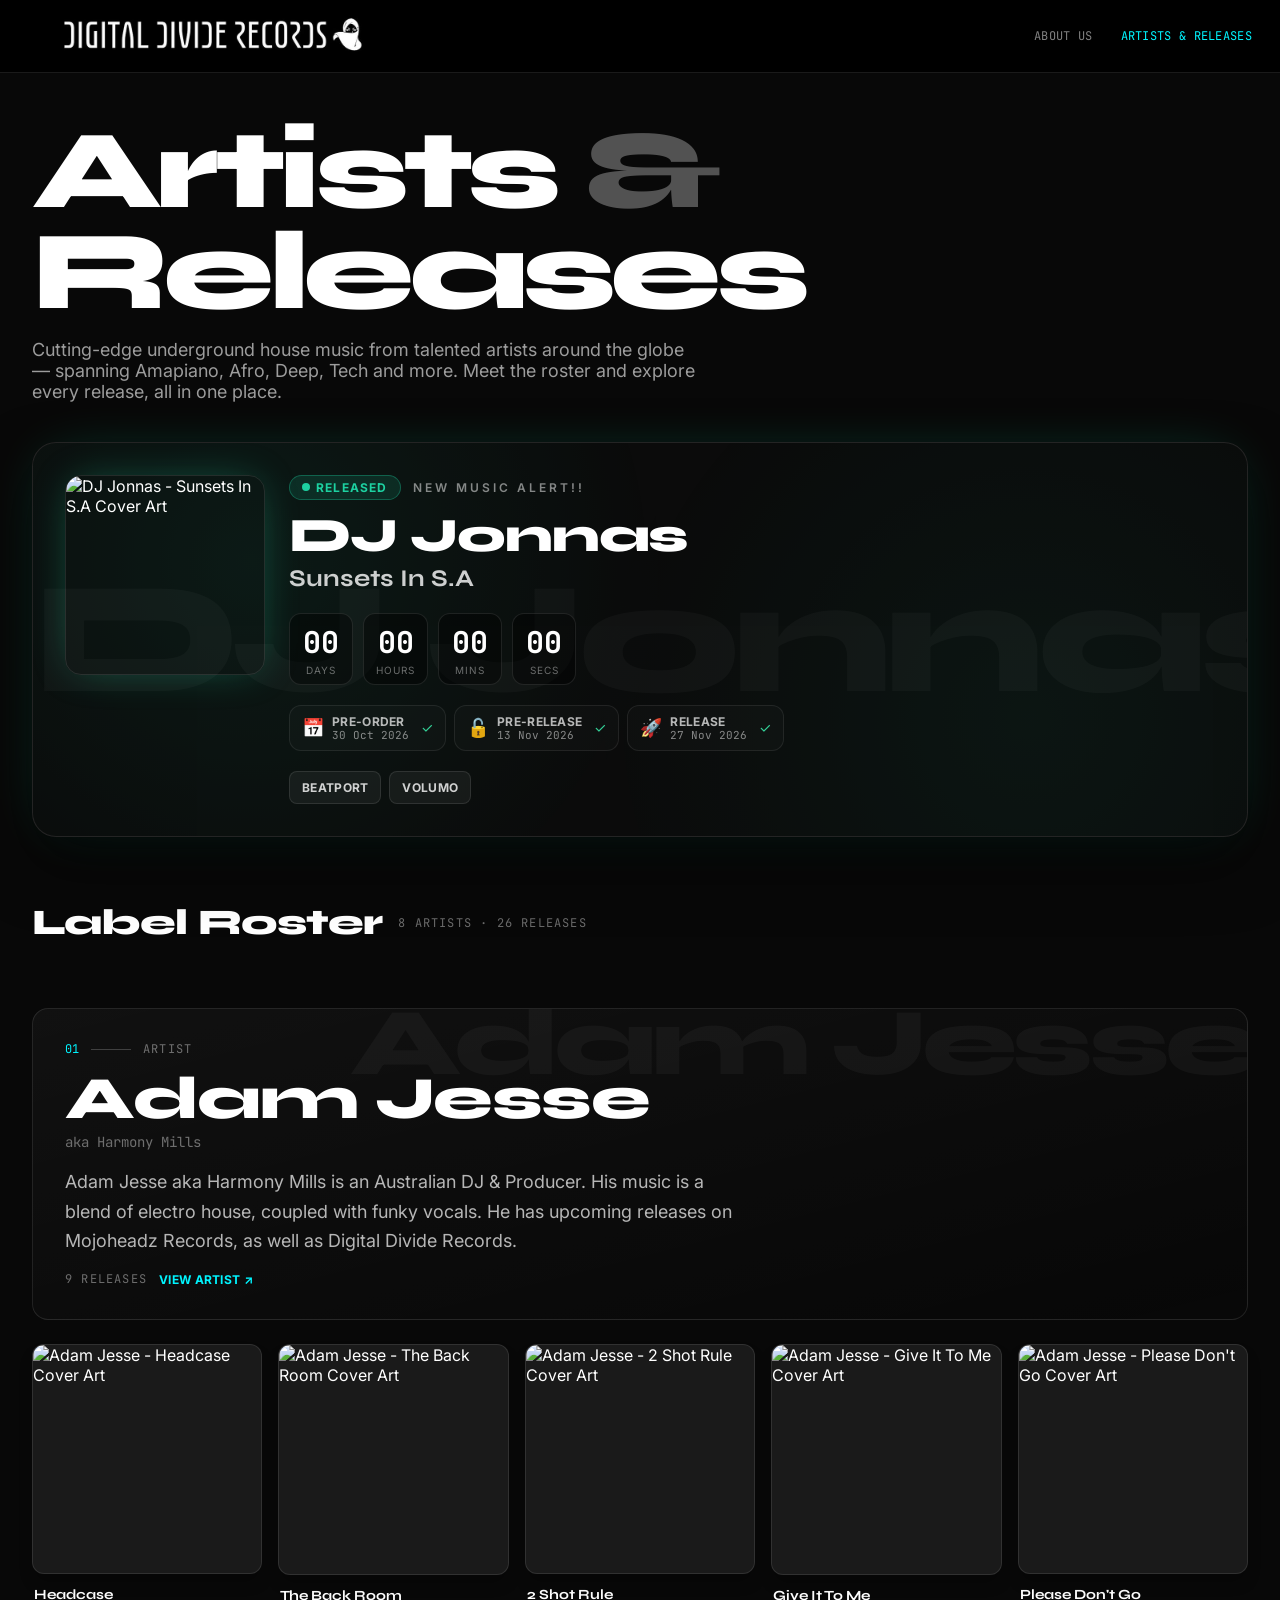
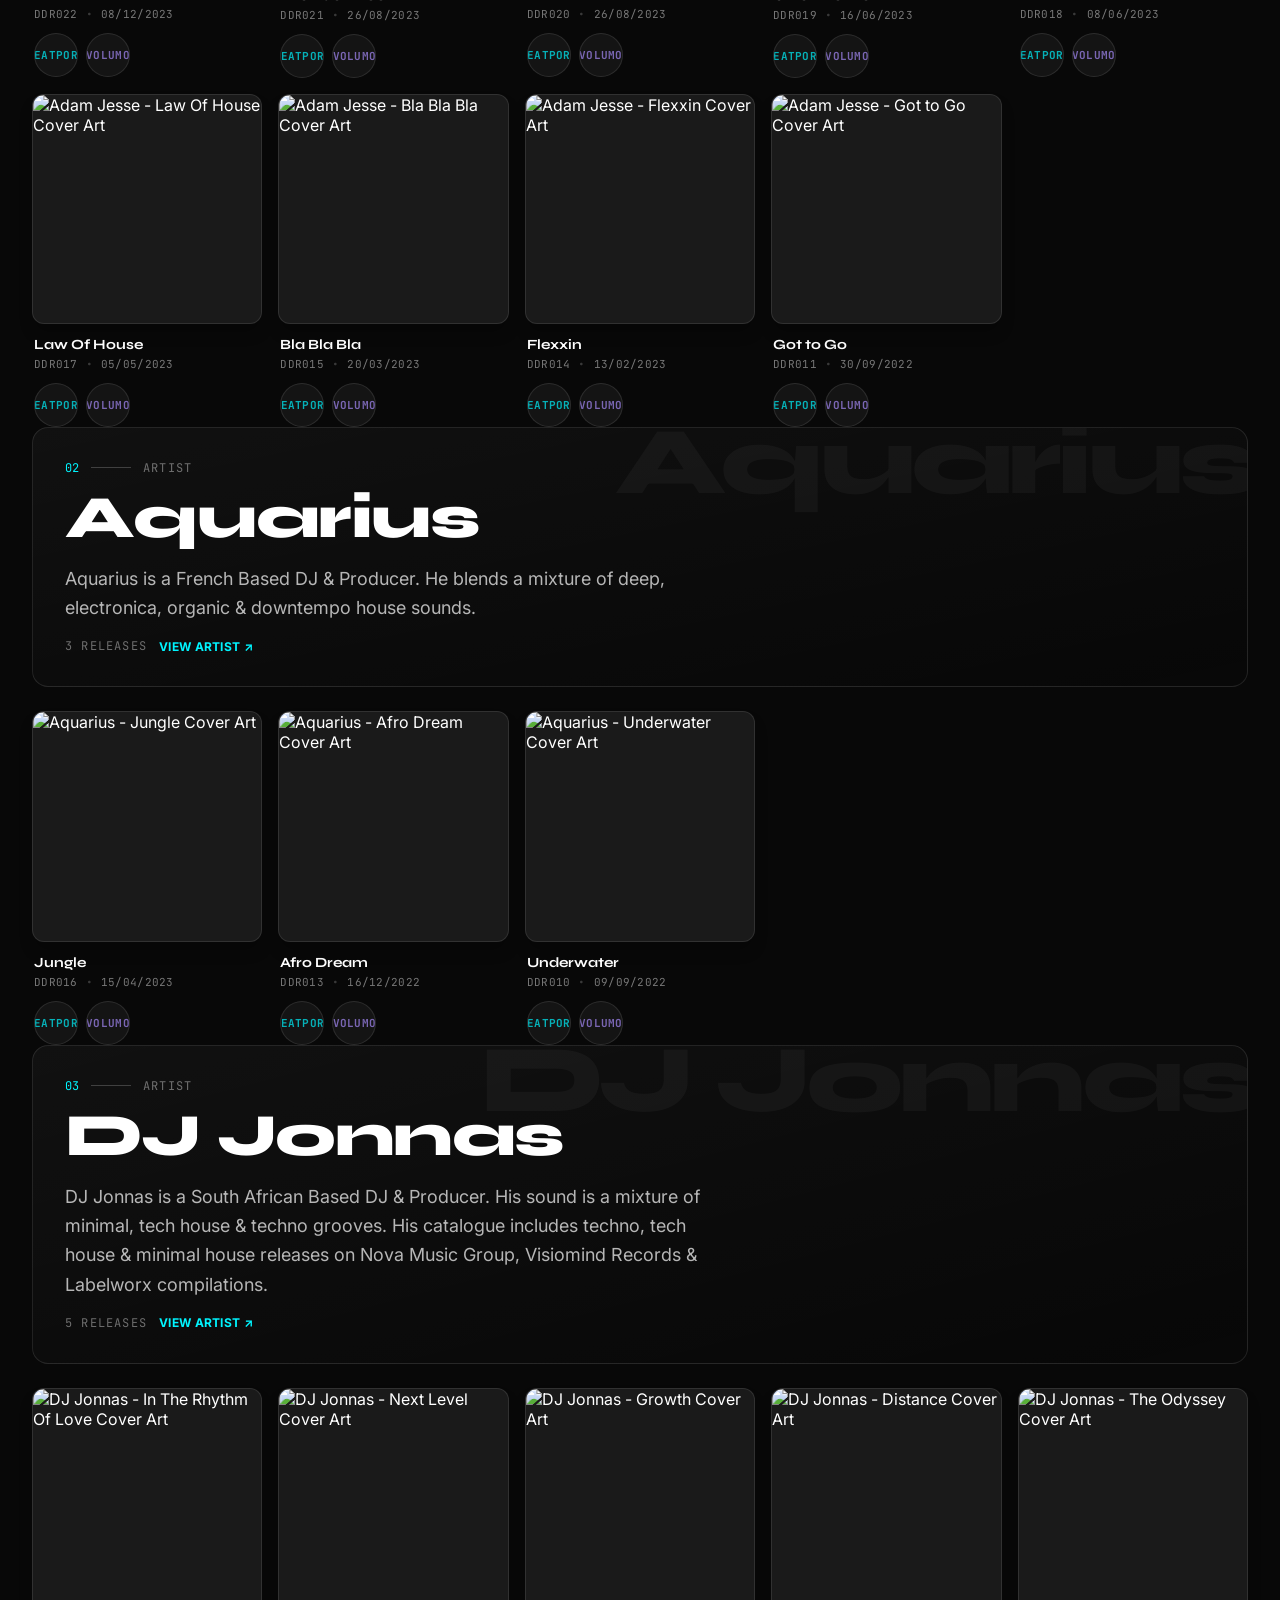
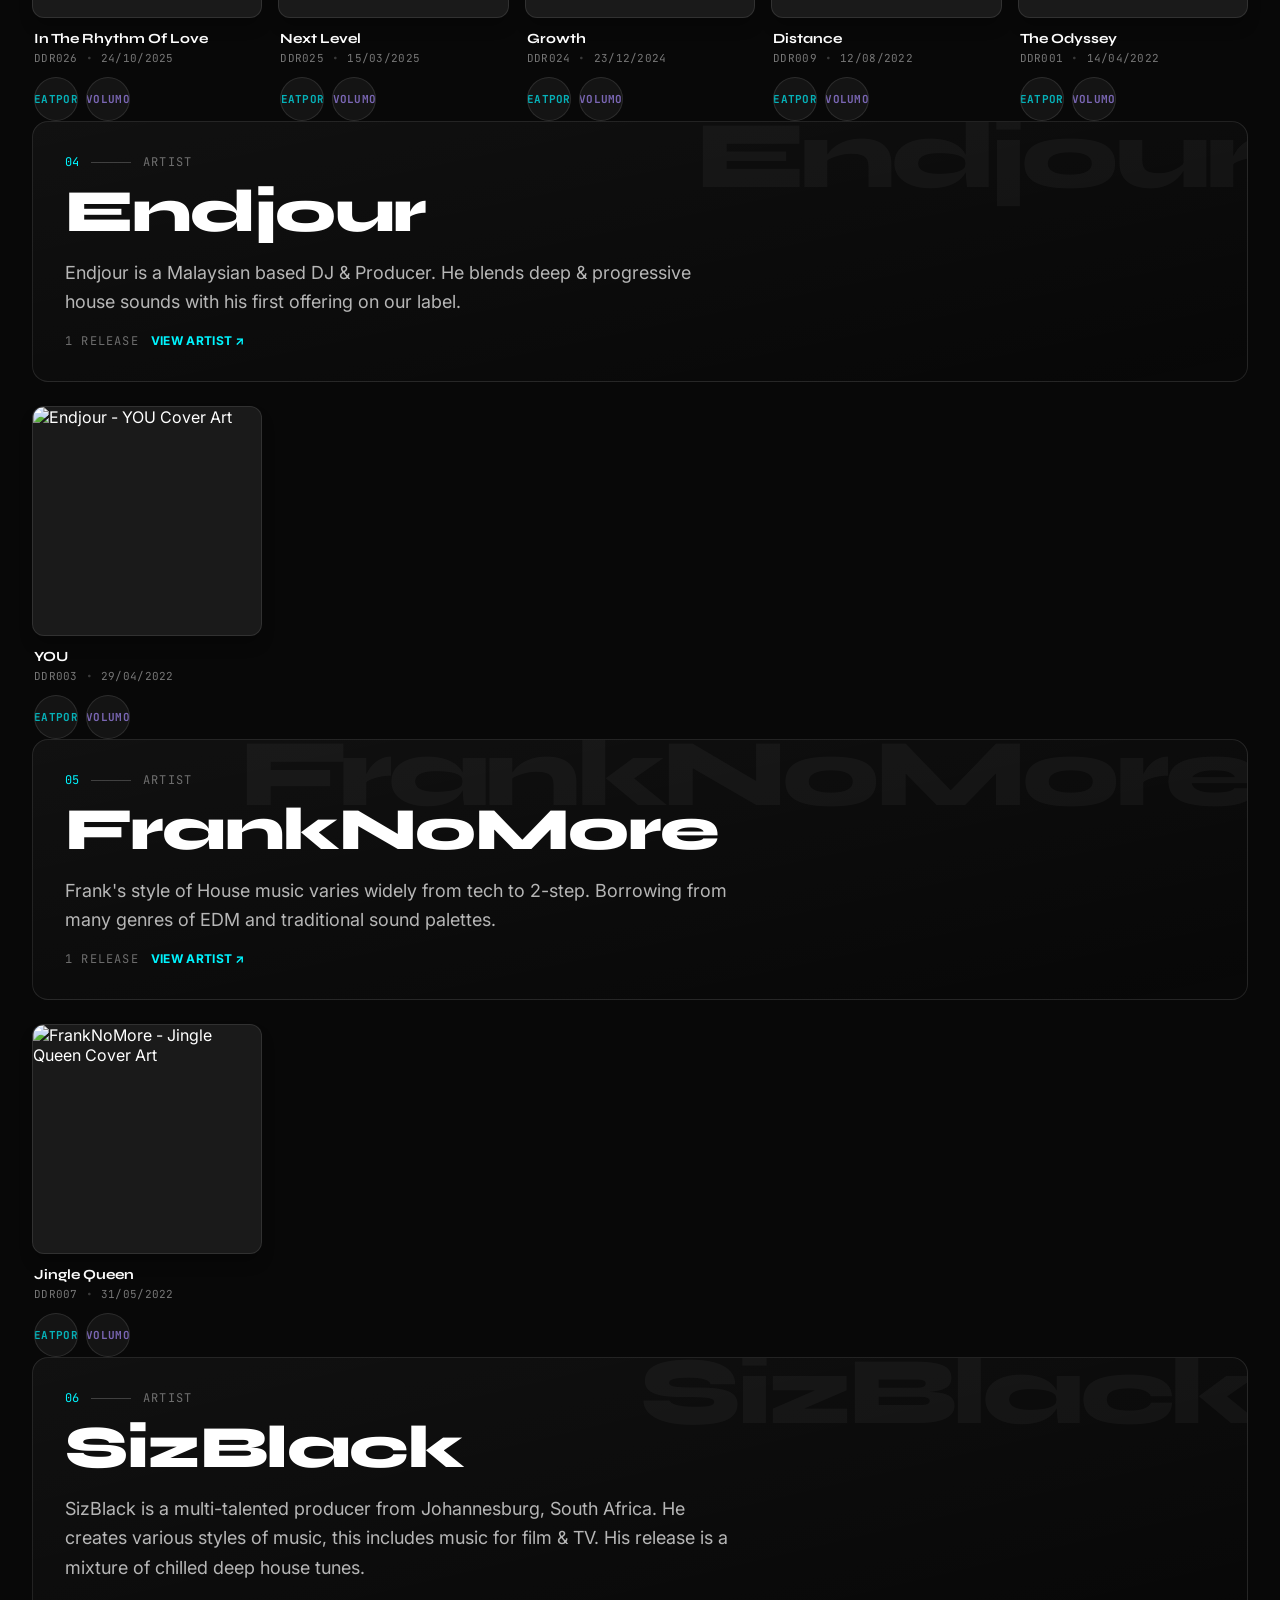
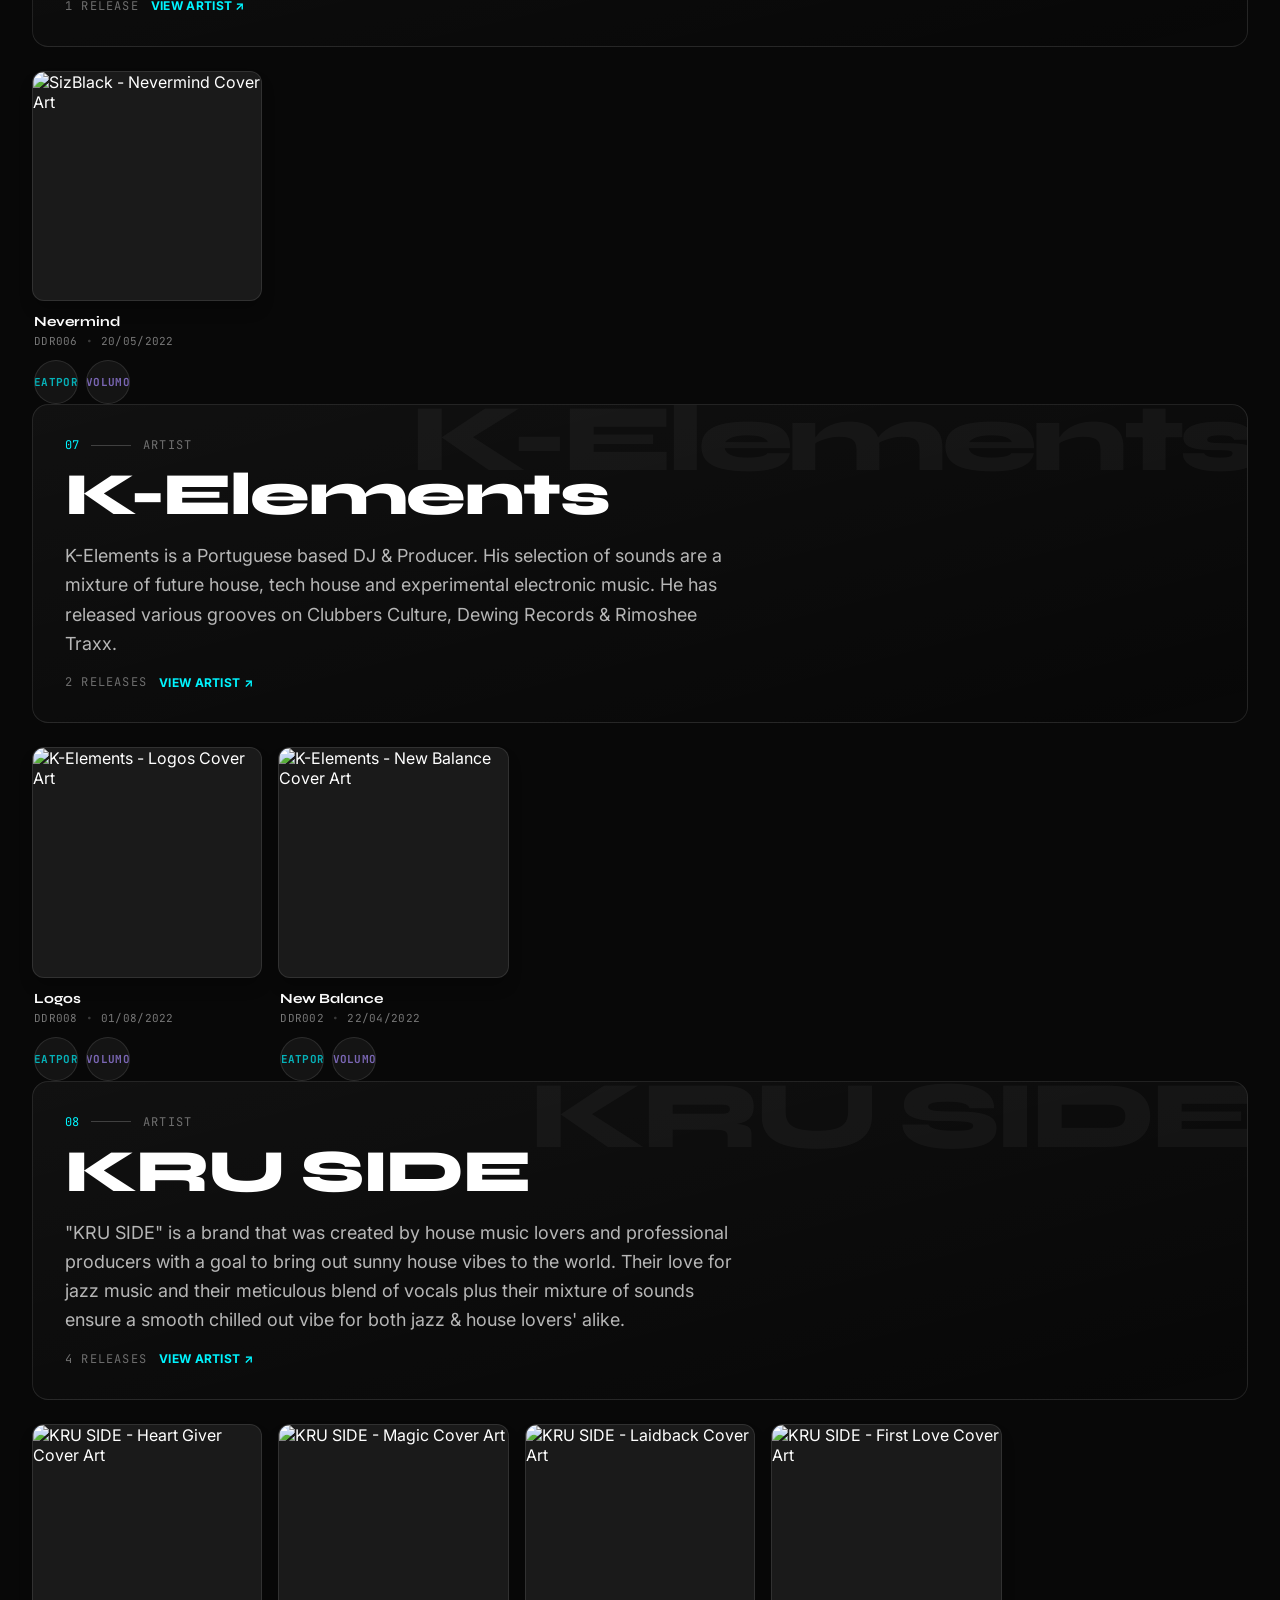
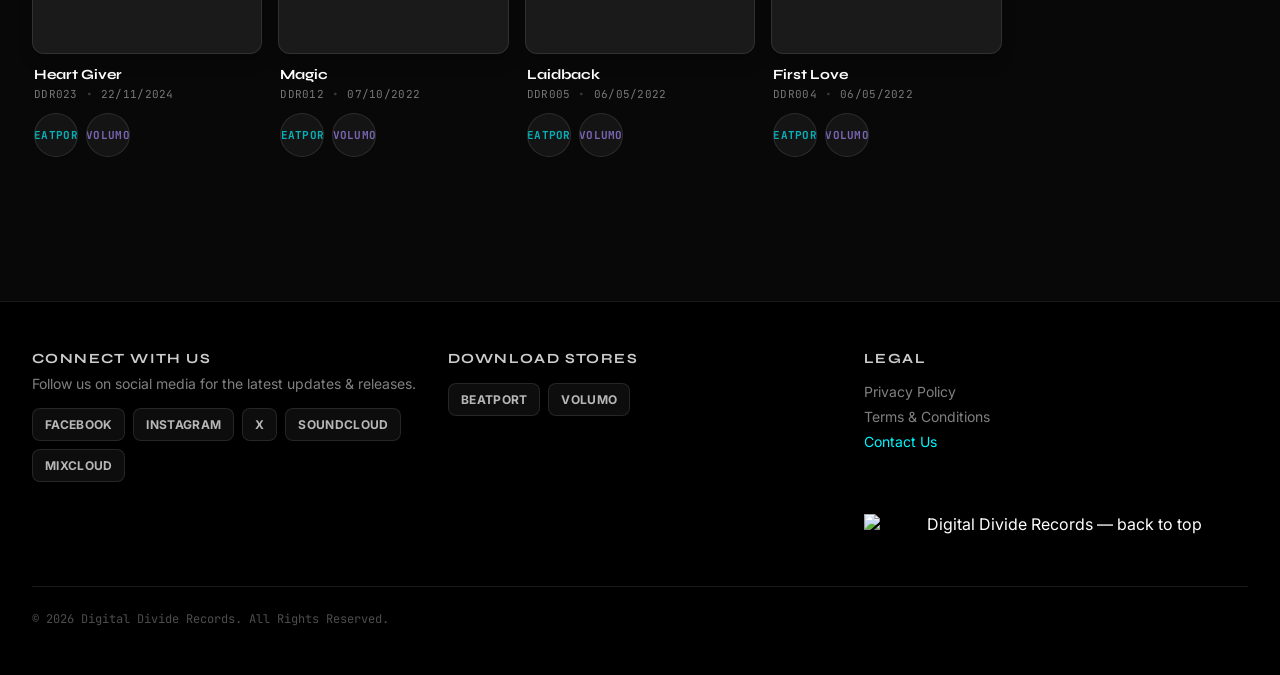
==== index.html @ 22e49cba "Update index.html Signed-off-by: Jonathan Peters <jonathanpeters051@gmail.com>" ====
<!DOCTYPE html>
<html lang="en">
<head>
  <meta charset="UTF-8" />
  <meta name="viewport" content="width=device-width, initial-scale=1.0" />
  <title>Artists &amp; Releases | Digital Divide Records</title>
  <meta name="description" content="Digital Divide Records — independent South African House Music label. Meet the artist roster and explore every release." />
  <link rel="stylesheet" href="styles.css" />
</head>
<body>

  <!-- Navigation -->
  <header class="site-nav">
    <div class="nav-inner">
      <a href="index.html" class="nav-logo" aria-label="Digital Divide Records — Home">
        <img src="ddrlogoblacktext.jpg" alt="Digital Divide Records logo" />
      </a>
      <nav class="nav-links">
        <a href="about.html" class="nav-link">About Us</a>
        <a href="index.html" class="nav-link active">Artists &amp; Releases</a>
        <!--<a href="submissions.html" class="nav-link">Contact Us &amp; Demo Submissions</a>-->
      </nav>
    </div>
  </header>

  <main class="page-main">

    <!-- Hero -->
    <section class="hero">
      <h1 class="hero-title">Artists <span class="amp">&amp;</span> Releases</h1>
      <p class="hero-sub">
        Cutting-edge underground house music from talented artists around the globe —
        spanning Amapiano, Afro, Deep, Tech and more. Meet the roster and explore every
        release, all in one place.
      </p>
    </section>

    <!-- Promo banner -->
    <section class="promo-banner" id="promoBanner">
      <div class="banner-aura" aria-hidden="true"></div>
      <div class="banner-ticker" aria-hidden="true" id="bannerTicker"></div>
      <div class="banner-grid">
        <div class="banner-cover-wrap">
          <div class="banner-cover">
            <img id="bannerCover" src="" alt="" />
          </div>
        </div>
        <div class="banner-details">
          <div class="banner-badges">
            <span class="status-badge" id="statusBadge">
              <span class="ping"></span><span id="statusLabel">Announced</span>
            </span>
            <span class="alert-text" id="alertText"></span>
          </div>
          <h2 class="banner-artist" id="bannerArtist"></h2>
          <p class="banner-release-title" id="bannerTitle"></p>
          <div class="countdown" id="countdown" aria-live="polite"></div>
          <div class="phase-timeline" id="phaseTimeline"></div>
          <div class="platform-ctas">
            <a class="pill-link" href="https://www.beatport.com/label/digital-divide-records/100802" target="_blank" rel="noopener noreferrer">Beatport</a>
            <a class="pill-link" href="https://volumo.com/label/345972-digital-divide-records" target="_blank" rel="noopener noreferrer">Volumo</a>
          </div>
        </div>
      </div>
    </section>

    <!-- Roster -->
    <section class="roster" id="roster">
      <div class="roster-head">
        <h2>Label Roster</h2>
        <span class="roster-count" id="rosterCount"></span>
      </div>
      <div id="artists"></div>
    </section>

  </main>

  <!-- Footer -->
  <footer class="site-footer">
    <div class="footer-inner">
      <div class="footer-grid">
        <div>
          <h3 class="footer-heading">Connect With Us</h3>
          <p class="footer-note">Follow us on social media for the latest updates &amp; releases.</p>
          <div class="footer-pills">
            <a class="footer-pill" href="https://www.facebook.com/DigitalDivideRecords/" target="_blank" rel="noopener noreferrer">Facebook</a>
            <a class="footer-pill" href="https://instagram.com/digitaldividerecords" target="_blank" rel="noopener noreferrer">Instagram</a>
            <a class="footer-pill" href="https://x.com/DigitalDivideRe" target="_blank" rel="noopener noreferrer">X</a>
            <a class="footer-pill" href="https://soundcloud.com/digitaldividerecs" target="_blank" rel="noopener noreferrer">Soundcloud</a>
            <a class="footer-pill" href="https://www.mixcloud.com/Digital_Divide_Records/" target="_blank" rel="noopener noreferrer">Mixcloud</a>
          </div>
        </div>
        <div>
          <h3 class="footer-heading">Download Stores</h3>
          <div class="footer-pills">
            <a class="footer-pill" href="https://www.beatport.com/label/digital-divide-records/100802" target="_blank" rel="noopener noreferrer">Beatport</a>
            <a class="footer-pill" href="https://volumo.com/label/345972-digital-divide-records" target="_blank" rel="noopener noreferrer">Volumo</a>
          </div>
        </div>
        <div>
          <h3 class="footer-heading">Legal</h3>
          <div class="footer-legal">
            <span>Privacy Policy</span>
            <span>Terms &amp; Conditions</span>
            <a href="submissions.html">Contact Us</a>
          </div>
        </div>
      </div>

      <!-- Logo — bottom right, above the divider -->
      <div class="back-to-top-row">
        <button type="button" class="back-to-top" aria-label="Back to top">
          <img src="https://media.base44.com/images/public/6ac69ca83c38de10e6bdb50c/b26d208d3_ddrlogoblacktext.jpg" alt="Digital Divide Records — back to top" />
        </button>
      </div>

      <!-- Divider + copyright -->
      <div class="footer-divider">
        <p class="copyright">© <span class="copyright-year">2026</span> Digital Divide Records. All Rights Reserved.</p>
      </div>
    </div>
  </footer>

  <script src="data.js"></script>
  <script src="forms.js"></script>
  <script src="main.js"></script>
  <script src="home.js"></script>
</body>
</html>
---- styles.css ----
/* ============================================================
   Digital Divide Records — static site stylesheet
   Fonts: Syne (display) · Inter (body) · JetBrains Mono (data)
   ============================================================ */
@import url("https://fonts.googleapis.com/css2?family=Syne:wght@400..800&family=Inter:wght@400..700&family=JetBrains+Mono:wght@400..700&display=swap");

:root {
  --bg: #080808;
  --card: #0d0d0d;
  --accent: #00f5ff;
  --border: rgba(255, 255, 255, 0.1);
  --white-30: rgba(255, 255, 255, 0.3);
  --white-40: rgba(255, 255, 255, 0.4);
  --white-45: rgba(255, 255, 255, 0.45);
  --white-50: rgba(255, 255, 255, 0.5);
  --white-60: rgba(255, 255, 255, 0.6);
  --white-70: rgba(255, 255, 255, 0.7);
  --white-80: rgba(255, 255, 255, 0.8);
}

* { margin: 0; padding: 0; box-sizing: border-box; border: 0 solid var(--border); }

html { scroll-behavior: smooth; }

body {
  background: var(--bg);
  color: #fff;
  font-family: "Inter", ui-sans-serif, system-ui, sans-serif;
  min-height: 100vh;
  -webkit-font-smoothing: antialiased;
}

img { display: block; max-width: 100%; }
a { color: inherit; text-decoration: none; }
button { font: inherit; color: inherit; background: none; cursor: pointer; }
.hidden { display: none !important; }

.font-display { font-family: "Syne", ui-sans-serif, system-ui, sans-serif; }
.font-mono { font-family: "JetBrains Mono", ui-monospace, monospace; }

/* ---------- Navigation ---------- */
.site-nav {
  position: sticky;
  top: 0;
  z-index: 50;
  background: rgba(0, 0, 0, 0.9);
  backdrop-filter: blur(20px);
  border-bottom: 1px solid var(--border);
}
.nav-inner {
  max-width: 120rem;
  margin: 0 auto;
  display: flex;
  align-items: center;
  justify-content: space-between;
  padding: 0.75rem 1rem;
  gap: 0.75rem;
}
/*.nav-logo { flex-shrink: 0; }*/
.nav-logo img {
  height: 3rem;
  width: 16rem;
  object-fit: cover;
  object-position: top;
  transition: opacity 0.2s;
}
@media (min-width: 768px) { .nav-logo img { width: 20rem; } }
@media (min-width: 1280px) { .nav-logo img { width: 24rem; } }
.nav-links { display: flex; align-items: center; gap: 0.25rem; }
.nav-link {
  white-space: nowrap;
  border-radius: 0.375rem;
  padding: 0.375rem 0.625rem;
  font-family: "JetBrains Mono", monospace;
  font-size: 0.75rem;
  text-transform: uppercase;
  letter-spacing: 0.025em;
  color: var(--white-50);
  transition: color 0.2s, background 0.2s;
}
@media (min-width: 768px) { .nav-link { padding: 0.375rem 0.75rem; } }
.nav-link:hover { background: rgba(255, 255, 255, 0.05); color: var(--accent); }
.nav-link.active { color: var(--accent); }

/* ---------- Page shell ---------- */
.page-main {
  max-width: 120rem;
  margin: 0 auto;
  padding: 2rem 1rem 3rem;
}
@media (min-width: 768px) { .page-main { padding: 3rem 2rem 4rem; } }
.page-main-narrow { max-width: 48rem; }

/* ---------- Hero (home) ---------- */
.hero { margin-bottom: 2.5rem; animation: fadeUp 0.5s ease-out both; }
.hero-title {
  font-family: "Syne", sans-serif;
  font-size: clamp(3rem, 9vw, 7rem);
  font-weight: 800;
  line-height: 0.9;
  letter-spacing: -0.05em;
}
.hero-title .amp { color: rgba(255, 255, 255, 0.3); }
.hero-sub {
  margin-top: 1rem;
  max-width: 42rem;
  font-size: 1rem;
  color: var(--white-60);
}
@media (min-width: 768px) { .hero-sub { font-size: 1.125rem; } }

/* ---------- Promo banner ---------- */
.promo-banner {
  --accent: #00f5ff;
  position: relative;
  overflow: hidden;
  border-radius: 1.5rem;
  border: 1px solid var(--border);
  background: rgba(13, 13, 13, 0.8);
  backdrop-filter: blur(20px);
  box-shadow: 0 28px 60px rgba(0, 0, 0, 0.5), 0 0 60px -20px color-mix(in srgb, var(--accent) 33%, transparent);
  animation: bannerIn 0.6s cubic-bezier(0.34, 1.56, 0.64, 1) both;
}
.banner-aura {
  position: absolute;
  inset: 0;
  pointer-events: none;
  opacity: 0.6;
  background:
    radial-gradient(circle at 18% 30%, color-mix(in srgb, var(--accent) 13%, transparent), transparent 40%),
    radial-gradient(circle at 82% 70%, color-mix(in srgb, var(--accent) 9%, transparent), transparent 42%);
  animation: auraPulse 4.5s ease-in-out infinite;
}
.banner-ticker {
  position: absolute;
  inset-inline: 0;
  top: 50%;
  transform: translateY(-50%);
  pointer-events: none;
  user-select: none;
  white-space: nowrap;
  font-family: "Syne", sans-serif;
  font-weight: 900;
  font-size: 7rem;
  letter-spacing: -0.05em;
  line-height: 1;
  color: rgba(255, 255, 255, 0.03);
  animation: ticker 18s linear infinite;
}
@media (min-width: 768px) { .banner-ticker { font-size: 10rem; } }
.banner-grid {
  position: relative;
  z-index: 10;
  display: grid;
  gap: 1.5rem;
  padding: 1.5rem;
}
@media (min-width: 768px) {
  .banner-grid { grid-template-columns: 200px 1fr; padding: 2rem; }
}
.banner-cover-wrap { margin: 0 auto; width: 100%; max-width: 200px; }
.banner-cover {
  aspect-ratio: 1;
  overflow: hidden;
  border-radius: 1rem;
  border: 1px solid var(--border);
  box-shadow: 0 0 40px -10px color-mix(in srgb, var(--accent) 40%, transparent);
  transition: transform 0.3s cubic-bezier(0.34, 1.56, 0.64, 1);
}
.banner-cover:hover { transform: scale(1.04) rotate(-1.5deg); }
.banner-cover img { width: 100%; height: 100%; object-fit: cover; }
.banner-details { display: flex; flex-direction: column; justify-content: center; }
.banner-badges { display: flex; flex-wrap: wrap; align-items: center; gap: 0.75rem; }
.status-badge {
  display: inline-flex;
  align-items: center;
  gap: 0.375rem;
  border-radius: 999px;
  padding: 0.25rem 0.75rem;
  font-size: 0.75rem;
  font-weight: 700;
  text-transform: uppercase;
  letter-spacing: 0.1em;
  background: color-mix(in srgb, var(--accent) 13%, transparent);
  color: var(--accent);
  border: 1px solid color-mix(in srgb, var(--accent) 33%, transparent);
}
.ping {
  height: 0.5rem;
  width: 0.5rem;
  border-radius: 999px;
  background: var(--accent);
  animation: ping 1s cubic-bezier(0, 0, 0.2, 1) infinite;
}
.alert-text {
  font-size: 0.75rem;
  font-weight: 600;
  text-transform: uppercase;
  letter-spacing: 0.25em;
  color: var(--white-50);
}
.banner-artist {
  margin-top: 0.75rem;
  font-family: "Syne", sans-serif;
  font-size: clamp(1.875rem, 5vw, 3rem);
  font-weight: 800;
  line-height: 1;
  letter-spacing: -0.025em;
}
.banner-release-title {
  margin-top: 0.25rem;
  font-family: "Syne", sans-serif;
  font-size: clamp(1.25rem, 3vw, 1.5rem);
  font-weight: 700;
  color: var(--white-80);
}
.countdown { margin-top: 1.25rem; display: flex; flex-wrap: wrap; align-items: center; gap: 0.625rem; }
.count-unit {
  display: flex;
  flex-direction: column;
  align-items: center;
  min-width: 64px;
  border-radius: 0.75rem;
  border: 1px solid var(--border);
  background: rgba(0, 0, 0, 0.4);
  padding: 0.5rem 0.75rem;
}
.count-num {
  font-family: "JetBrains Mono", monospace;
  font-size: 1.5rem;
  font-weight: 700;
  font-variant-numeric: tabular-nums;
}
@media (min-width: 768px) { .count-num { font-size: 1.875rem; } }
.count-label {
  margin-top: 0.125rem;
  font-size: 10px;
  text-transform: uppercase;
  letter-spacing: 0.1em;
  color: var(--white-40);
}
.phase-timeline { margin-top: 1.25rem; display: flex; flex-wrap: wrap; gap: 0.5rem; }
.phase-chip {
  display: flex;
  align-items: center;
  gap: 0.5rem;
  border-radius: 0.75rem;
  border: 1px solid rgba(255, 255, 255, 0.08);
  background: rgba(255, 255, 255, 0.02);
  padding: 0.5rem 0.75rem;
  font-size: 0.875rem;
  transition: border-color 0.3s, background 0.3s;
}
.phase-chip.phase-live, .phase-chip.phase-next {
  border-color: color-mix(in srgb, var(--accent) 40%, transparent);
}
.phase-chip.phase-live { background: color-mix(in srgb, var(--accent) 10%, transparent); }
.phase-icon { font-size: 1.125rem; }
.phase-text { line-height: 1.25; }
.phase-label {
  font-size: 0.75rem;
  font-weight: 700;
  text-transform: uppercase;
  letter-spacing: 0.025em;
  color: var(--white-70);
}
.phase-chip.phase-live .phase-label, .phase-chip.phase-next .phase-label { color: var(--accent); }
.phase-date { font-family: "JetBrains Mono", monospace; font-size: 11px; color: var(--white-50); }
.phase-check { margin-left: 0.25rem; color: #34d399; }
.platform-ctas { margin-top: 1.25rem; display: flex; flex-wrap: wrap; gap: 0.5rem; }
.pill-link {
  border-radius: 0.5rem;
  border: 1px solid var(--border);
  background: rgba(255, 255, 255, 0.05);
  padding: 0.5rem 0.75rem;
  font-size: 0.75rem;
  font-weight: 700;
  text-transform: uppercase;
  letter-spacing: 0.025em;
  color: var(--white-80);
  transition: border-color 0.2s, color 0.2s;
}
.pill-link:hover { border-color: rgba(0, 245, 255, 0.6); color: var(--accent); }
.pill-link.spotify:hover { border-color: rgba(29, 185, 84, 0.6); color: #1db954; }

/* ---------- Roster ---------- */
.roster { margin-top: 4rem; display: flex; flex-direction: column; gap: 4rem; }
.roster-head { display: flex; align-items: center; gap: 1rem; }
.roster-head h2 {
  font-family: "Syne", sans-serif;
  font-size: clamp(1.875rem, 4vw, 2.25rem);
  font-weight: 800;
  letter-spacing: -0.025em;
}
.roster-count {
  font-family: "JetBrains Mono", monospace;
  font-size: 0.75rem;
  text-transform: uppercase;
  letter-spacing: 0.1em;
  color: var(--white-40);
}
.artist-section { scroll-margin-top: 6rem; }
.artist-intro {
  position: relative;
  overflow: hidden;
  border-radius: 1rem;
  border: 1px solid var(--border);
  background: linear-gradient(to bottom right, rgba(255, 255, 255, 0.04), transparent);
  padding: 1.5rem;
}
@media (min-width: 768px) { .artist-intro { padding: 2rem; } }
.ghost-name {
  position: absolute;
  right: -0.5rem;
  top: -1.5rem;
  pointer-events: none;
  user-select: none;
  font-family: "Syne", sans-serif;
  font-weight: 800;
  font-size: clamp(3.75rem, 8vw, 6rem);
  letter-spacing: -0.05em;
  color: rgba(255, 255, 255, 0.04);
}
@media (min-width: 768px) { .ghost-name { font-size: 6rem; } }
.artist-intro-inner { position: relative; z-index: 10; max-width: 48rem; }
.artist-index-row { display: flex; align-items: center; gap: 0.75rem; }
.artist-index { font-family: "JetBrains Mono", monospace; font-size: 0.75rem; color: var(--accent); }
.index-rule { height: 1px; width: 2.5rem; background: rgba(255, 255, 255, 0.2); }
.artist-tag {
  font-family: "JetBrains Mono", monospace;
  font-size: 0.75rem;
  text-transform: uppercase;
  letter-spacing: 0.1em;
  color: var(--white-40);
}
.artist-name {
  margin-top: 0.75rem;
  font-family: "Syne", sans-serif;
  font-size: clamp(2.25rem, 6vw, 3.75rem);
  font-weight: 800;
  line-height: 1;
  letter-spacing: -0.025em;
}
.artist-aka { margin-top: 0.25rem; font-family: "JetBrains Mono", monospace; font-size: 0.875rem; color: var(--white-40); }
.artist-bio {
  margin-top: 1rem;
  max-width: 42rem;
  font-size: 1rem;
  line-height: 1.625;
  color: var(--white-70);
}
@media (min-width: 768px) { .artist-bio { font-size: 1.125rem; } }
.artist-meta { margin-top: 1rem; display: flex; align-items: center; gap: 0.75rem; }
.artist-count {
  font-family: "JetBrains Mono", monospace;
  font-size: 0.75rem;
  text-transform: uppercase;
  letter-spacing: 0.1em;
  color: var(--white-40);
}
.artist-link {
  font-size: 0.75rem;
  font-weight: 700;
  text-transform: uppercase;
  letter-spacing: 0.025em;
  color: var(--accent);
}
.artist-link:hover { text-decoration: underline; }

/* ---------- Release cards ---------- */
.release-grid {
  margin-top: 1.5rem;
  display: grid;
  grid-template-columns: repeat(2, 1fr);
  gap: 1rem;
}
@media (min-width: 640px) { .release-grid { grid-template-columns: repeat(3, 1fr); } }
@media (min-width: 768px) { .release-grid { grid-template-columns: repeat(4, 1fr); } }
@media (min-width: 1024px) { .release-grid { grid-template-columns: repeat(5, 1fr); } }
.release-card { display: flex; flex-direction: column; }
.cover-tilt { perspective: 1000px; }
.cover-wrap {
  position: relative;
  aspect-ratio: 1;
  overflow: hidden;
  border-radius: 0.75rem;
  border: 1px solid var(--border);
  background: #1a1a1a;
  box-shadow: 0 10px 15px -3px rgba(0, 0, 0, 0.3);
  transform-style: preserve-3d;
  transition: transform 0.2s ease-out;
}
.cover-wrap img {
  width: 100%;
  height: 100%;
  object-fit: cover;
  transition: transform 0.5s;
}
.release-card:hover .cover-wrap img { transform: scale(1.05); }
.cover-glow {
  position: absolute;
  inset: 0;
  pointer-events: none;
  opacity: 0;
  transition: opacity 0.3s;
  box-shadow: inset 0 0 0 1px rgba(0, 245, 255, 0.4), 0 0 30px -5px rgba(0, 245, 255, 0.5);
}
.release-card:hover .cover-glow { opacity: 1; }
.card-meta { margin-top: 0.75rem; padding: 0 0.125rem; }
.card-title {
  font-family: "Syne", sans-serif;
  font-size: 0.875rem;
  font-weight: 700;
  white-space: nowrap;
  overflow: hidden;
  text-overflow: ellipsis;
}
.card-catalog {
  margin-top: 0.25rem;
  display: flex;
  align-items: center;
  gap: 0.5rem;
  font-family: "JetBrains Mono", monospace;
  font-size: 11px;
  text-transform: uppercase;
  letter-spacing: 0.025em;
  color: var(--white-45);
}
.card-catalog .dot { color: rgba(255, 255, 255, 0.2); }
.platform-buttons { margin-top: 0.75rem; display: flex; align-items: center; gap: 0.5rem; }
.pbtn {
  position: relative;
  display: flex;
  height: 2.75rem;
  width: 2.75rem;
  min-width: 2.75rem;
  align-items: center;
  justify-content: center;
  overflow: hidden;
  border-radius: 999px;
  border: 1px solid var(--border);
  background: rgba(255, 255, 255, 0.05);
  transition: width 0.3s, border-color 0.3s, background 0.3s;
}
.pbtn span {
  font-family: "JetBrains Mono", monospace;
  font-size: 11px;
  font-weight: 700;
  text-transform: uppercase;
  letter-spacing: 0.025em;
  color: var(--pbtn-color, var(--accent));
  opacity: 0.7;
  transition: opacity 0.3s;
}
.pbtn:hover { width: 5.5rem; border-color: rgba(255, 255, 255, 0.2); background: color-mix(in srgb, var(--pbtn-color, var(--accent)) 10%, transparent); }
.pbtn:hover span { opacity: 1; }

/* ---------- Scroll reveal ---------- */
.reveal { opacity: 0; transform: translateY(20px); transition: opacity 0.4s ease-out, transform 0.4s ease-out; }
.reveal.visible { opacity: 1; transform: translateY(0); }

/* ---------- Footer ---------- */
.site-footer { margin-top: 5rem; border-top: 1px solid var(--border); background: #000; }
.footer-inner { max-width: 120rem; margin: 0 auto; padding: 3rem 1rem; }
@media (min-width: 768px) { .footer-inner { padding: 3rem 2rem; } }
.footer-grid { display: grid; gap: 2rem; }
@media (min-width: 768px) { .footer-grid { grid-template-columns: repeat(3, 1fr); } }
.footer-heading {
  font-family: "Syne", sans-serif;
  font-size: 0.875rem;
  font-weight: 700;
  text-transform: uppercase;
  letter-spacing: 0.1em;
  color: var(--white-80);
}
.footer-note { margin-top: 0.5rem; font-size: 0.875rem; color: var(--white-50); }
.footer-pills { margin-top: 1rem; display: flex; flex-wrap: wrap; gap: 0.5rem; }
.footer-pill {
  border-radius: 0.5rem;
  border: 1px solid var(--border);
  background: rgba(255, 255, 255, 0.05);
  padding: 0.5rem 0.75rem;
  font-size: 0.75rem;
  font-weight: 700;
  text-transform: uppercase;
  letter-spacing: 0.025em;
  color: var(--white-70);
  transition: border-color 0.2s, color 0.2s;
}
.footer-pill:hover { border-color: rgba(0, 245, 255, 0.5); color: var(--accent); }
.footer-pill.spotify:hover { border-color: rgba(29, 185, 84, 0.5); color: #1db954; }
.footer-legal { margin-top: 1rem; display: flex; flex-direction: column; gap: 0.5rem; }
.footer-legal span { font-size: 0.875rem; color: var(--white-50); }
.footer-legal a { font-size: 0.875rem; color: var(--accent); }
.footer-legal a:hover { text-decoration: underline; }
.back-to-top-row { margin-top: 2rem; display: flex; justify-content: flex-end; }
.back-to-top { cursor: pointer; }
.back-to-top img {
  height: 3rem;
  width: 16rem;
  object-fit: cover;
  object-position: top;
  transition: opacity 0.2s;
}
@media (min-width: 768px) { .back-to-top img { width: 20rem; } }
@media (min-width: 1280px) { .back-to-top img { width: 24rem; } }
.back-to-top:hover img { opacity: 0.8; }
.footer-divider { margin-top: 1.5rem; border-top: 1px solid var(--border); padding-top: 1.5rem; }
.copyright { font-family: "JetBrains Mono", monospace; font-size: 0.75rem; color: var(--white-30); }

/* ---------- About page ---------- */
.about-main { max-width: 48rem; margin: 0 auto; padding: 2.5rem 1rem 3rem; }
@media (min-width: 768px) { .about-main { padding: 4rem 2rem 4rem; } }
.welcome-hero {
  display: flex;
  flex-direction: column;
  align-items: flex-start;
  gap: 2rem;
}
@media (min-width: 768px) {
  .welcome-hero { flex-direction: row; align-items: center; gap: 3rem; }
}
.about-logo {
  width: 12rem;
  flex-shrink: 0;
  border-radius: 1rem;
  animation: cinematicLogo 1.5s cubic-bezier(0.16, 1, 0.3, 1) both;
}
@media (min-width: 768px) { .about-logo { width: 16rem; } }
.about-greeting {
  font-family: "Syne", sans-serif;
  font-size: clamp(2.25rem, 6vw, 3rem);
  font-weight: 800;
  letter-spacing: -0.05em;
  animation: slideIn 0.6s ease-out 1s both;
}
#greetingEmoji { display: inline-block; }
.emoji-pop { animation: emojiPop 0.45s cubic-bezier(0.34, 1.56, 0.64, 1); }
.about-text { margin-top: 2rem; display: flex; flex-direction: column; gap: 1.5rem; }
.about-text p { font-size: 1rem; line-height: 1.75; color: var(--white-70); }
@media (min-width: 768px) { .about-text p { font-size: 1.125rem; } }
.about-rule { border-top: 1px solid var(--border); }

/* ---------- Submissions page ---------- */
.sub-main { max-width: 48rem; margin: 0 auto; padding: 2.5rem 1rem 3rem; }
@media (min-width: 768px) { .sub-main { padding: 4rem 2rem 4rem; } }
.sub-title {
  font-family: "Syne", sans-serif;
  font-size: clamp(2.25rem, 6vw, 3rem);
  font-weight: 800;
  letter-spacing: -0.05em;
}
.sub-title .accent { color: var(--accent); }
.sub-lead { margin-top: 0.75rem; color: var(--white-60); }
.toggle {
  margin-top: 2rem;
  display: grid;
  grid-template-columns: repeat(2, 1fr);
  gap: 0.5rem;
  border-radius: 0.75rem;
  border: 1px solid var(--border);
  background: rgba(255, 255, 255, 0.05);
  padding: 0.375rem;
}
.tab-btn {
  position: relative;
  border-radius: 0.5rem;
  padding: 0.75rem 1rem;
  font-family: "Syne", sans-serif;
  font-size: 0.875rem;
  font-weight: 700;
  text-transform: uppercase;
  letter-spacing: 0.025em;
  color: var(--white-50);
  transition: color 0.2s, background 0.25s;
}
.tab-btn:hover { color: #fff; }
.tab-btn.active { color: #000; background: var(--accent); }
.form-card {
  margin-top: 2rem;
  border-radius: 1rem;
  border: 1px solid var(--border);
  background: var(--card);
  padding: 1.5rem;
}
@media (min-width: 768px) { .form-card { padding: 2rem; } }
.form-heading {
  font-family: "Syne", sans-serif;
  font-size: 1.25rem;
  font-weight: 700;
  text-transform: uppercase;
  letter-spacing: 0.025em;
}
.form-lead { margin-top: 0.25rem; margin-bottom: 1.5rem; font-size: 0.875rem; color: var(--white-50); }
.form-field { margin-bottom: 1rem; }
.form-label {
  display: block;
  margin-bottom: 0.375rem;
  font-family: "JetBrains Mono", monospace;
  font-size: 0.75rem;
  text-transform: uppercase;
  letter-spacing: 0.025em;
  color: var(--white-50);
}
.form-input, .form-select, .form-textarea {
  width: 100%;
  border-radius: 0.5rem;
  border: 1px solid var(--border);
  background: rgba(255, 255, 255, 0.05);
  padding: 0.625rem 1rem;
  font-size: 0.875rem;
  color: #fff;
  font-family: inherit;
  outline: none;
  transition: border-color 0.2s, background 0.2s;
}
.form-input::placeholder, .form-textarea::placeholder { color: var(--white-30); }
.form-input:focus, .form-select:focus, .form-textarea:focus {
  border-color: rgba(0, 245, 255, 0.6);
  background: rgba(255, 255, 255, 0.1);
}
.form-select { appearance: none; }
.form-select option { background: var(--card); color: #fff; }
.form-textarea { resize: vertical; min-height: 8rem; }
.form-error { color: #f87171; font-size: 0.875rem; margin-bottom: 0.75rem; }
.btn-primary {
  width: 100%;
  border-radius: 0.5rem;
  background: var(--accent);
  padding: 0.75rem 1.5rem;
  font-family: "Syne", sans-serif;
  font-size: 0.875rem;
  font-weight: 700;
  text-transform: uppercase;
  letter-spacing: 0.025em;
  color: #000;
  transition: background 0.2s, opacity 0.2s;
}
.btn-primary:hover { background: rgba(0, 245, 255, 0.85); }
.btn-primary:disabled { opacity: 0.5; cursor: not-allowed; }
.success-card {
  border-radius: 0.75rem;
  border: 1px solid rgba(0, 245, 255, 0.3);
  background: rgba(0, 245, 255, 0.05);
  padding: 2rem;
  text-align: center;
}
.success-title {
  font-family: "Syne", sans-serif;
  font-size: 1.5rem;
  font-weight: 700;
  color: var(--accent);
}
.success-text { margin-top: 0.5rem; font-size: 0.875rem; color: var(--white-60); }

/* ---------- Keyframes ---------- */
@keyframes fadeUp {
  from { opacity: 0; transform: translateY(20px); }
  to { opacity: 1; transform: translateY(0); }
}
@keyframes bannerIn {
  from { opacity: 0; transform: translateY(24px); }
  to { opacity: 1; transform: translateY(0); }
}
@keyframes auraPulse {
  0%, 100% { opacity: 0.4; }
  50% { opacity: 0.75; }
}
@keyframes ticker {
  from { transform: translate(0, -50%); }
  to { transform: translate(-50%, -50%); }
}
@keyframes ping {
  75%, 100% { transform: scale(2); opacity: 0; }
}
@keyframes cinematicLogo {
  from { opacity: 0; transform: scale(1.5); filter: brightness(3) blur(12px); }
  to { opacity: 1; transform: scale(1); filter: brightness(1) blur(0); }
}
@keyframes slideIn {
  from { opacity: 0; transform: translateX(40px); }
  to { opacity: 1; transform: translateX(0); }
}
@keyframes emojiPop {
  from { transform: scale(0) rotate(-30deg); opacity: 0; }
  to { transform: scale(1) rotate(0); opacity: 1; }
}

/* ---------- Reduced motion ---------- */
@media (prefers-reduced-motion: reduce) {
  *, *::before, *::after { animation-duration: 0.01ms !important; animation-iteration-count: 1 !important; transition-duration: 0.01ms !important; }
  html { scroll-behavior: auto; }
}
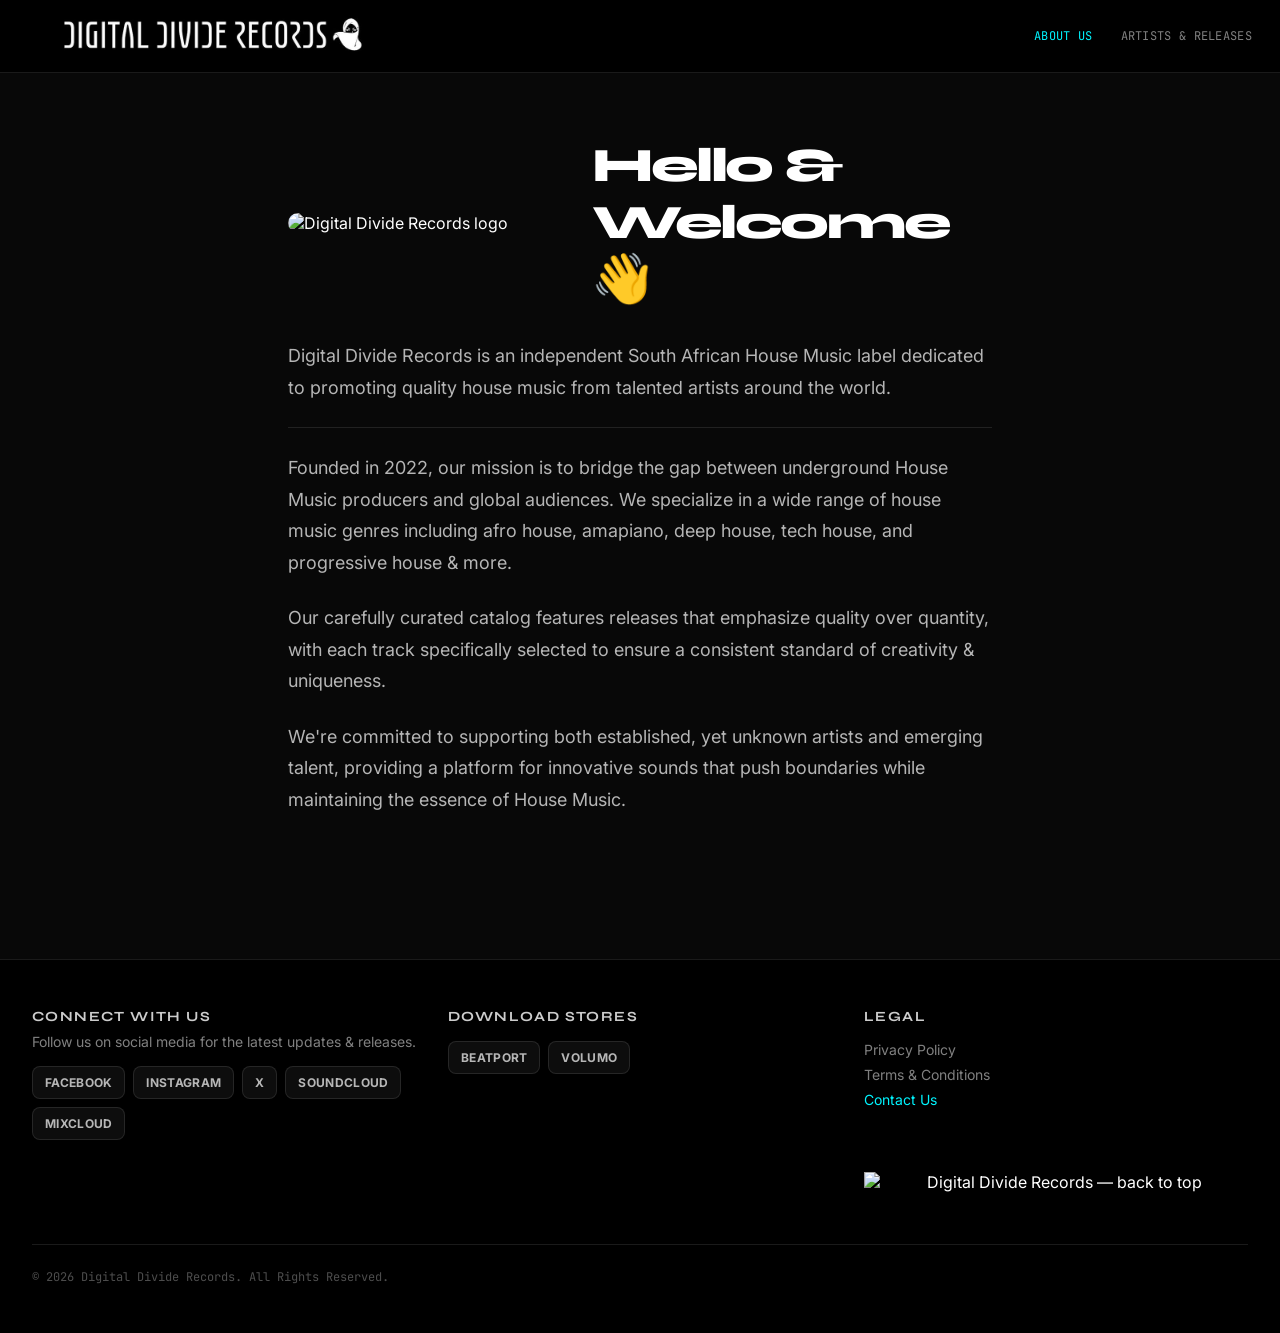
==== commit 77b0d03d: "Rename about.html to index.html Signed-off-by: Jonathan Peters <jonathanpeters051@gmail.com>" ====
--- a/index.html
+++ b/index.html
@@ -3,8 +3,9 @@
 <head>
   <meta charset="UTF-8" />
   <meta name="viewport" content="width=device-width, initial-scale=1.0" />
-  <title>Artists &amp; Releases | Digital Divide Records</title>
-  <meta name="description" content="Digital Divide Records — independent South African House Music label. Meet the artist roster and explore every release." />
+  <title>About Us | Digital Divide Records</title>
+  <link rel="icon" href="ddrlogo.ico" type="icon">
+  <meta name="description" content="Digital Divide Records is an independent South African House Music label dedicated to promoting quality house music from talented artists around the world." />
   <link rel="stylesheet" href="styles.css" />
 </head>
 <body>
@@ -16,62 +17,48 @@
         <img src="ddrlogoblacktext.jpg" alt="Digital Divide Records logo" />
       </a>
       <nav class="nav-links">
-        <a href="about.html" class="nav-link">About Us</a>
-        <a href="index.html" class="nav-link active">Artists &amp; Releases</a>
+        <a href="about.html" class="nav-link active">About Us</a>
+        <a href="index.html" class="nav-link">Artists &amp; Releases</a>
         <!--<a href="submissions.html" class="nav-link">Contact Us &amp; Demo Submissions</a>-->
       </nav>
     </div>
   </header>
 
-  <main class="page-main">
+  <main class="about-main">
 
-    <!-- Hero -->
-    <section class="hero">
-      <h1 class="hero-title">Artists <span class="amp">&amp;</span> Releases</h1>
-      <p class="hero-sub">
-        Cutting-edge underground house music from talented artists around the globe —
-        spanning Amapiano, Afro, Deep, Tech and more. Meet the roster and explore every
-        release, all in one place.
+    <!-- Welcome hero -->
+    <div class="welcome-hero">
+      <img
+        class="about-logo"
+        src="https://media.base44.com/images/public/6ac69ca83c38de10e6bdb50c/aef6aa139_ddrlogowhitetext.jpg"
+        alt="Digital Divide Records logo"
+      />
+      <h1 class="about-greeting">Hello &amp; Welcome <span id="greetingEmoji" class="emoji-pop">👋</span></h1>
+    </div>
+
+    <!-- Label information -->
+    <div class="about-text">
+      <p>
+        Digital Divide Records is an independent South African House Music label dedicated
+        to promoting quality house music from talented artists around the world.
       </p>
-    </section>
-
-    <!-- Promo banner -->
-    <section class="promo-banner" id="promoBanner">
-      <div class="banner-aura" aria-hidden="true"></div>
-      <div class="banner-ticker" aria-hidden="true" id="bannerTicker"></div>
-      <div class="banner-grid">
-        <div class="banner-cover-wrap">
-          <div class="banner-cover">
-            <img id="bannerCover" src="" alt="" />
-          </div>
-        </div>
-        <div class="banner-details">
-          <div class="banner-badges">
-            <span class="status-badge" id="statusBadge">
-              <span class="ping"></span><span id="statusLabel">Announced</span>
-            </span>
-            <span class="alert-text" id="alertText"></span>
-          </div>
-          <h2 class="banner-artist" id="bannerArtist"></h2>
-          <p class="banner-release-title" id="bannerTitle"></p>
-          <div class="countdown" id="countdown" aria-live="polite"></div>
-          <div class="phase-timeline" id="phaseTimeline"></div>
-          <div class="platform-ctas">
-            <a class="pill-link" href="https://www.beatport.com/label/digital-divide-records/100802" target="_blank" rel="noopener noreferrer">Beatport</a>
-            <a class="pill-link" href="https://volumo.com/label/345972-digital-divide-records" target="_blank" rel="noopener noreferrer">Volumo</a>
-          </div>
-        </div>
-      </div>
-    </section>
-
-    <!-- Roster -->
-    <section class="roster" id="roster">
-      <div class="roster-head">
-        <h2>Label Roster</h2>
-        <span class="roster-count" id="rosterCount"></span>
-      </div>
-      <div id="artists"></div>
-    </section>
+      <hr class="about-rule" />
+      <p>
+        Founded in 2022, our mission is to bridge the gap between underground House Music
+        producers and global audiences. We specialize in a wide range of house music genres
+        including afro house, amapiano, deep house, tech house, and progressive house &amp; more.
+      </p>
+      <p>
+        Our carefully curated catalog features releases that emphasize quality over quantity,
+        with each track specifically selected to ensure a consistent standard of creativity
+        &amp; uniqueness.
+      </p>
+      <p>
+        We're committed to supporting both established, yet unknown artists and emerging
+        talent, providing a platform for innovative sounds that push boundaries while
+        maintaining the essence of House Music.
+      </p>
+    </div>
 
   </main>
 
@@ -124,6 +111,6 @@
   <script src="data.js"></script>
   <script src="forms.js"></script>
   <script src="main.js"></script>
-  <script src="home.js"></script>
+  <script src="about.js"></script>
 </body>
 </html>
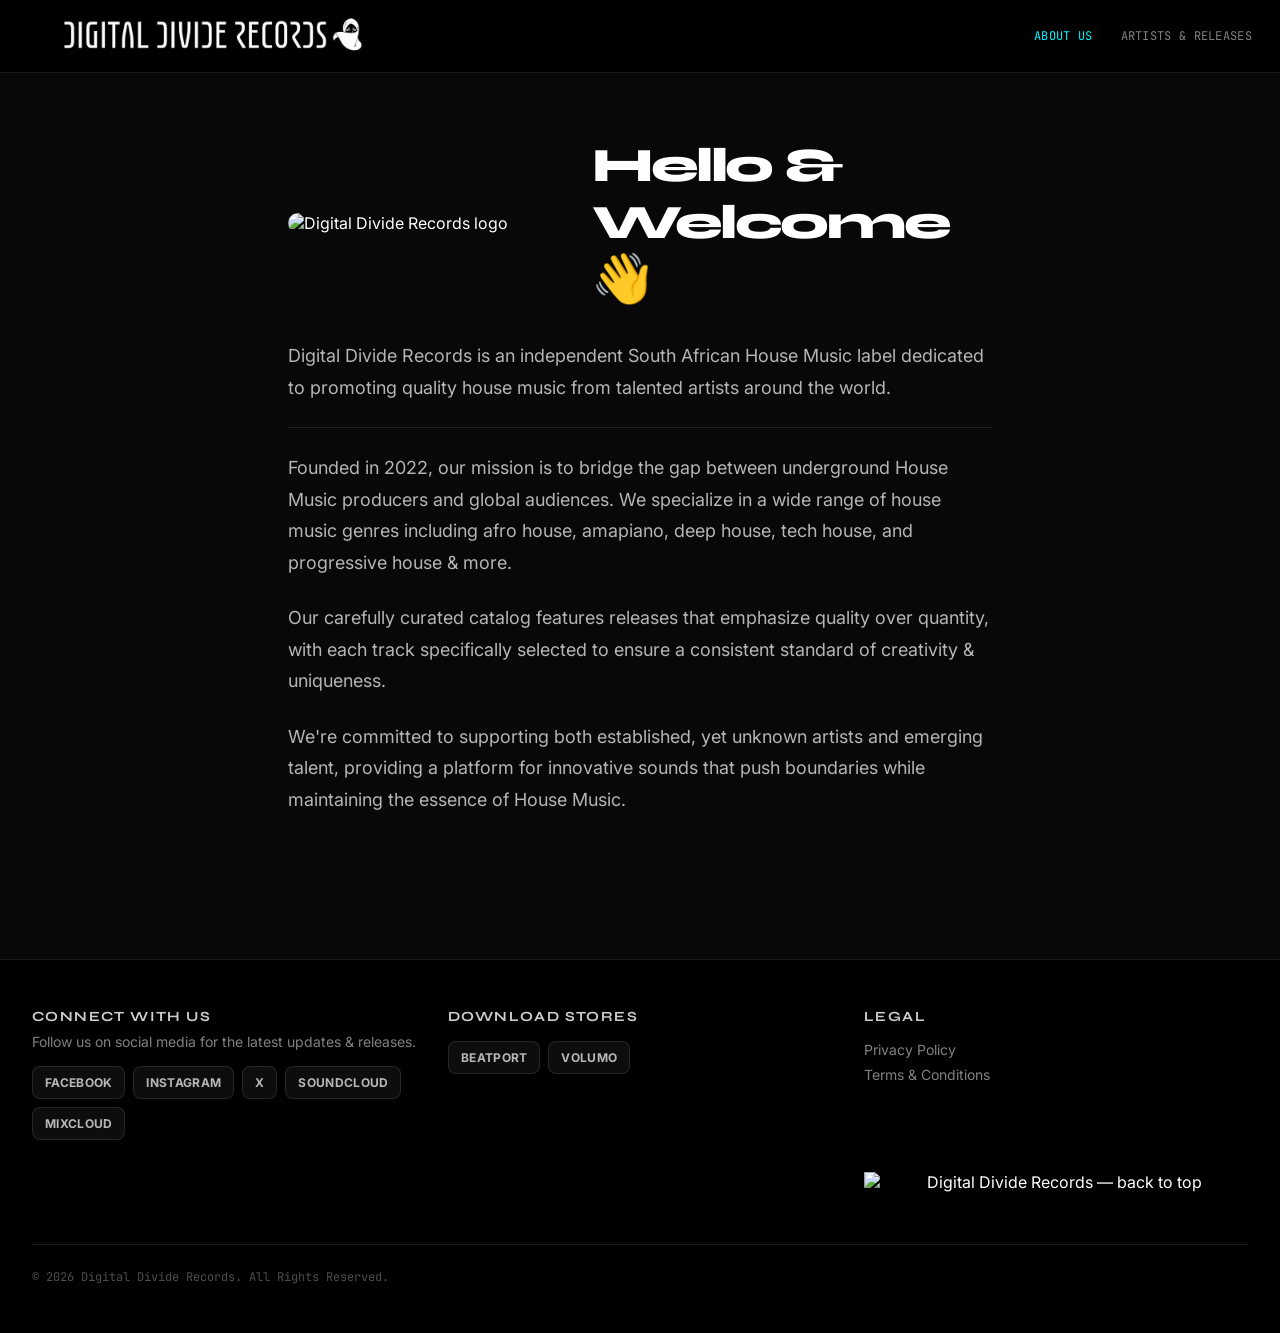
==== commit 63cb32ce: "Update index.html Signed-off-by: Jonathan Peters <jonathanpeters051@gmail.com>" ====
--- a/index.html
+++ b/index.html
@@ -17,8 +17,8 @@
         <img src="ddrlogoblacktext.jpg" alt="Digital Divide Records logo" />
       </a>
       <nav class="nav-links">
-        <a href="about.html" class="nav-link active">About Us</a>
-        <a href="index.html" class="nav-link">Artists &amp; Releases</a>
+        <a href="index.html" class="nav-link active">About Us</a>
+        <a href="a-r.html" class="nav-link">Artists &amp; Releases</a>
         <!--<a href="submissions.html" class="nav-link">Contact Us &amp; Demo Submissions</a>-->
       </nav>
     </div>
@@ -89,7 +89,7 @@
           <div class="footer-legal">
             <span>Privacy Policy</span>
             <span>Terms &amp; Conditions</span>
-            <a href="submissions.html">Contact Us</a>
+            <!--<a href="submissions.html">Contact Us</a>-->
           </div>
         </div>
       </div>
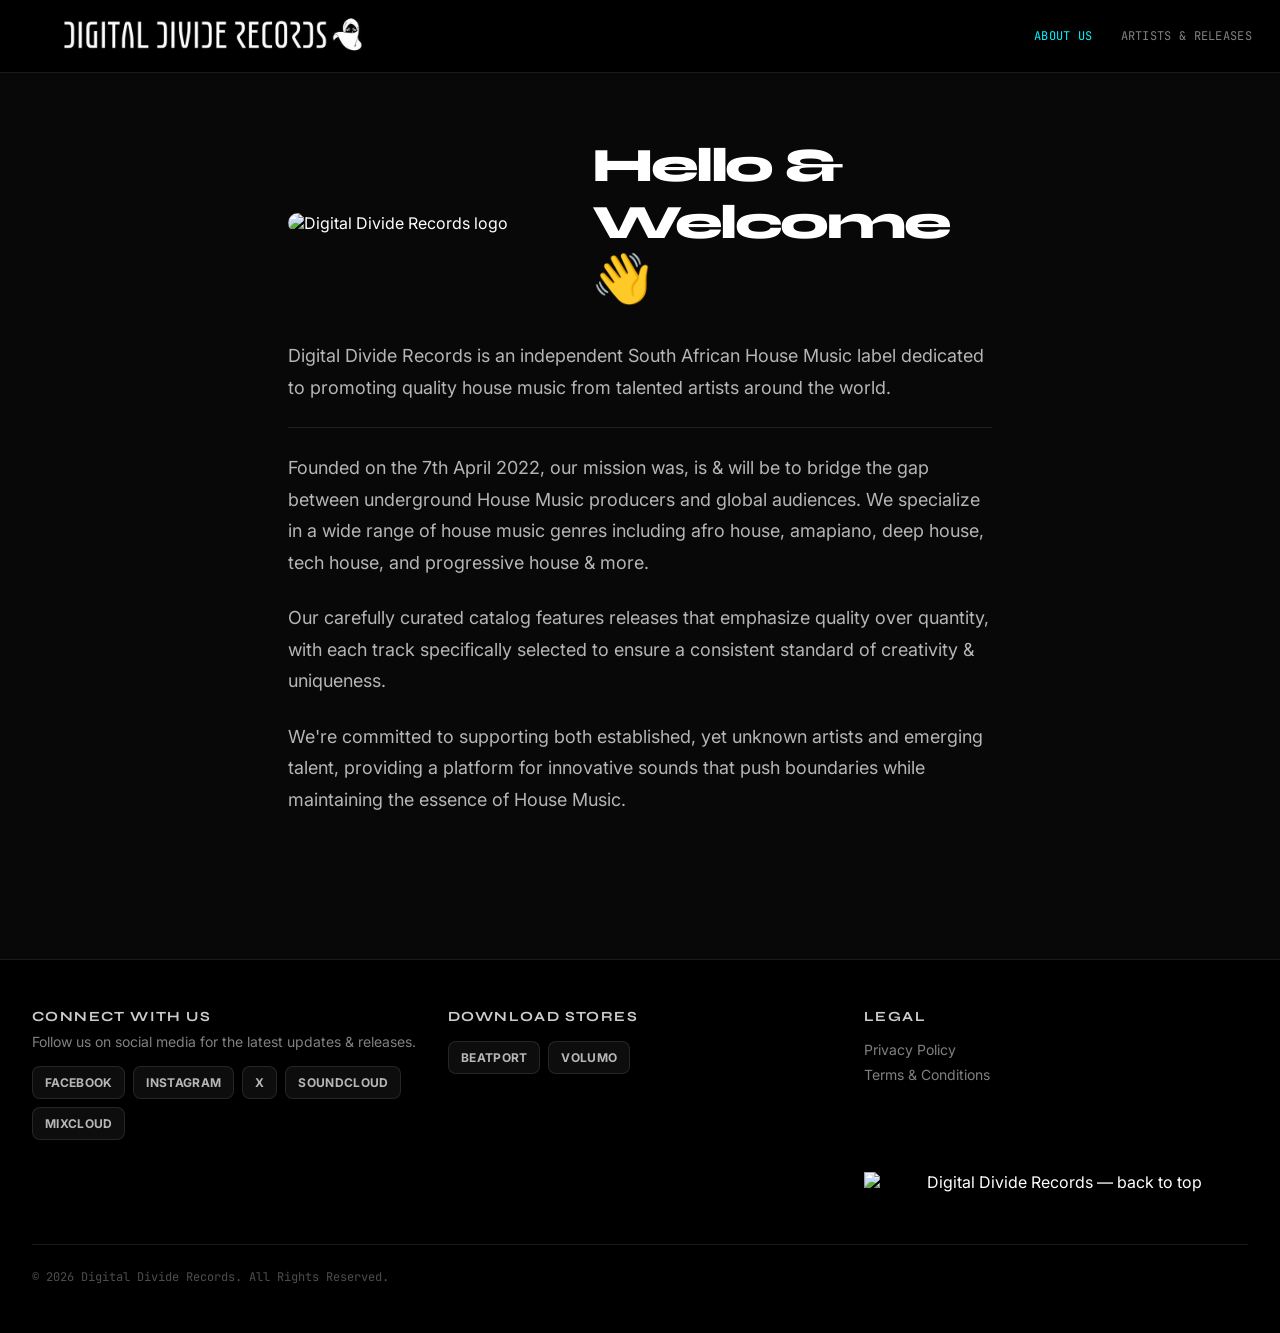
==== commit 424a902d: "Update index.html Signed-off-by: Jonathan Peters <jonathanpeters051@gmail.com>" ====
--- a/index.html
+++ b/index.html
@@ -44,7 +44,7 @@
       </p>
       <hr class="about-rule" />
       <p>
-        Founded in 2022, our mission is to bridge the gap between underground House Music
+        Founded on the 7th April 2022, our mission was, is & will be to bridge the gap between underground House Music
         producers and global audiences. We specialize in a wide range of house music genres
         including afro house, amapiano, deep house, tech house, and progressive house &amp; more.
       </p>
@@ -109,7 +109,7 @@
   </footer>
 
   <script src="data.js"></script>
-  <script src="forms.js"></script>
+  <!--<script src="forms.js"></script>-->
   <script src="main.js"></script>
   <script src="about.js"></script>
 </body>
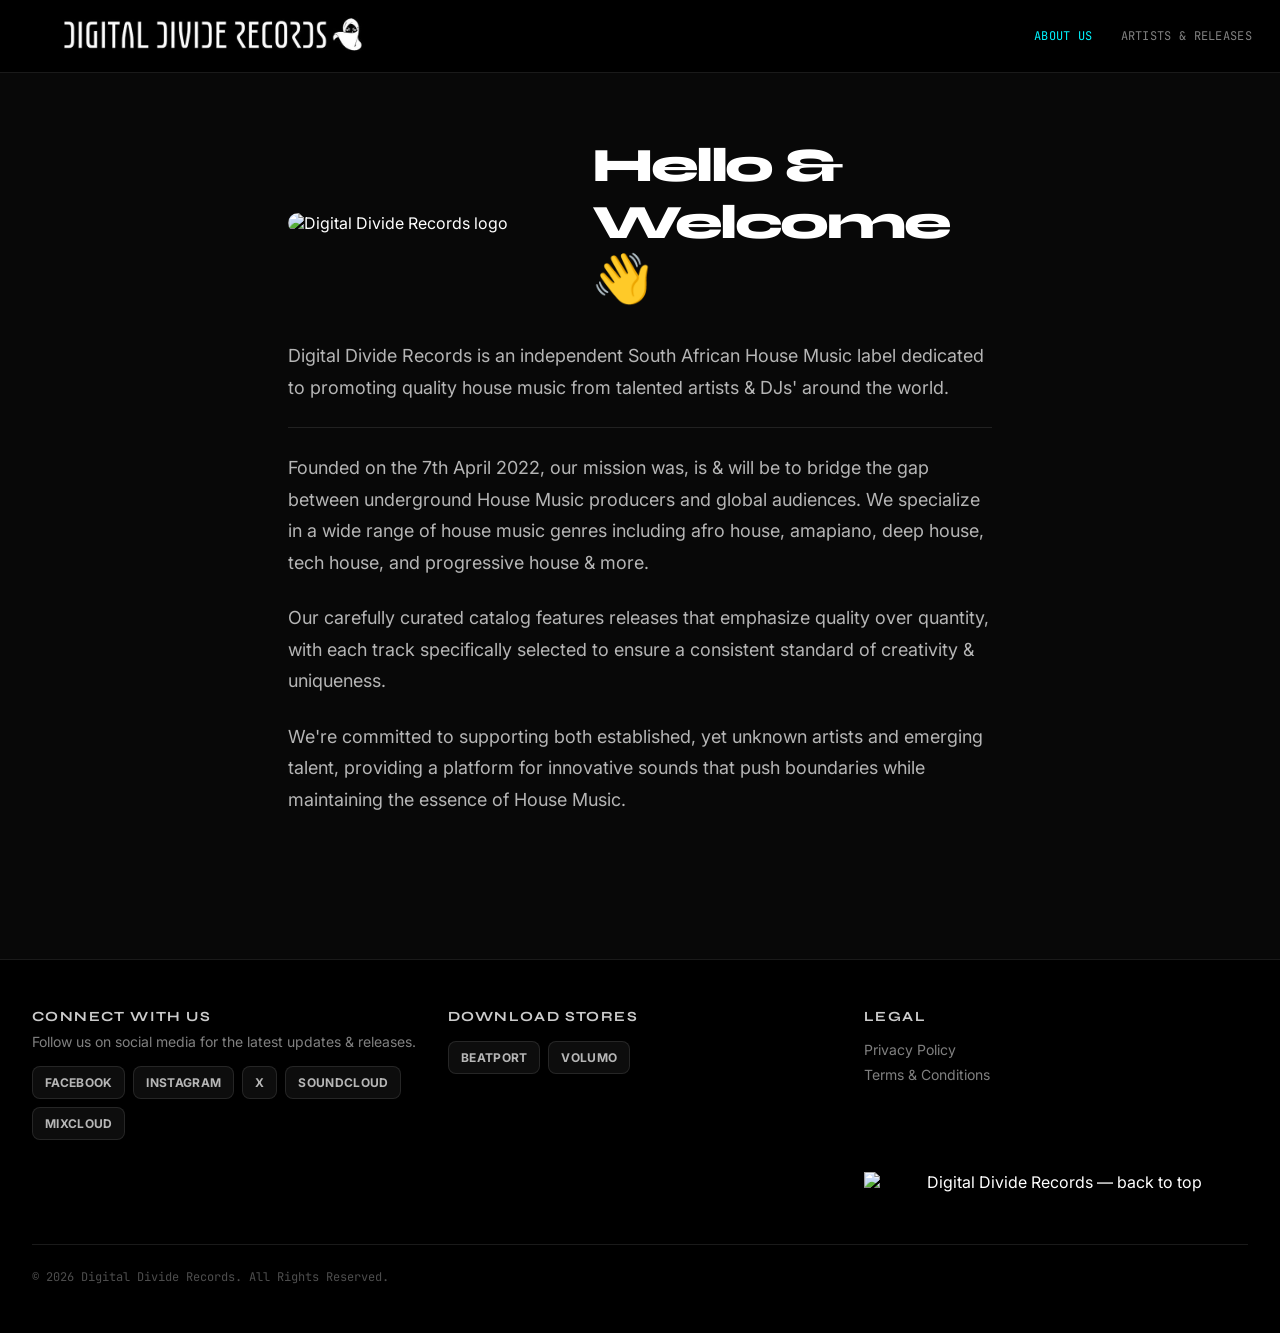
==== commit 8552df22: "Update index.html Signed-off-by: Jonathan Peters <jonathanpeters051@gmail.com>" ====
--- a/index.html
+++ b/index.html
@@ -40,7 +40,7 @@
     <div class="about-text">
       <p>
         Digital Divide Records is an independent South African House Music label dedicated
-        to promoting quality house music from talented artists around the world.
+        to promoting quality house music from talented artists & DJs' around the world.
       </p>
       <hr class="about-rule" />
       <p>
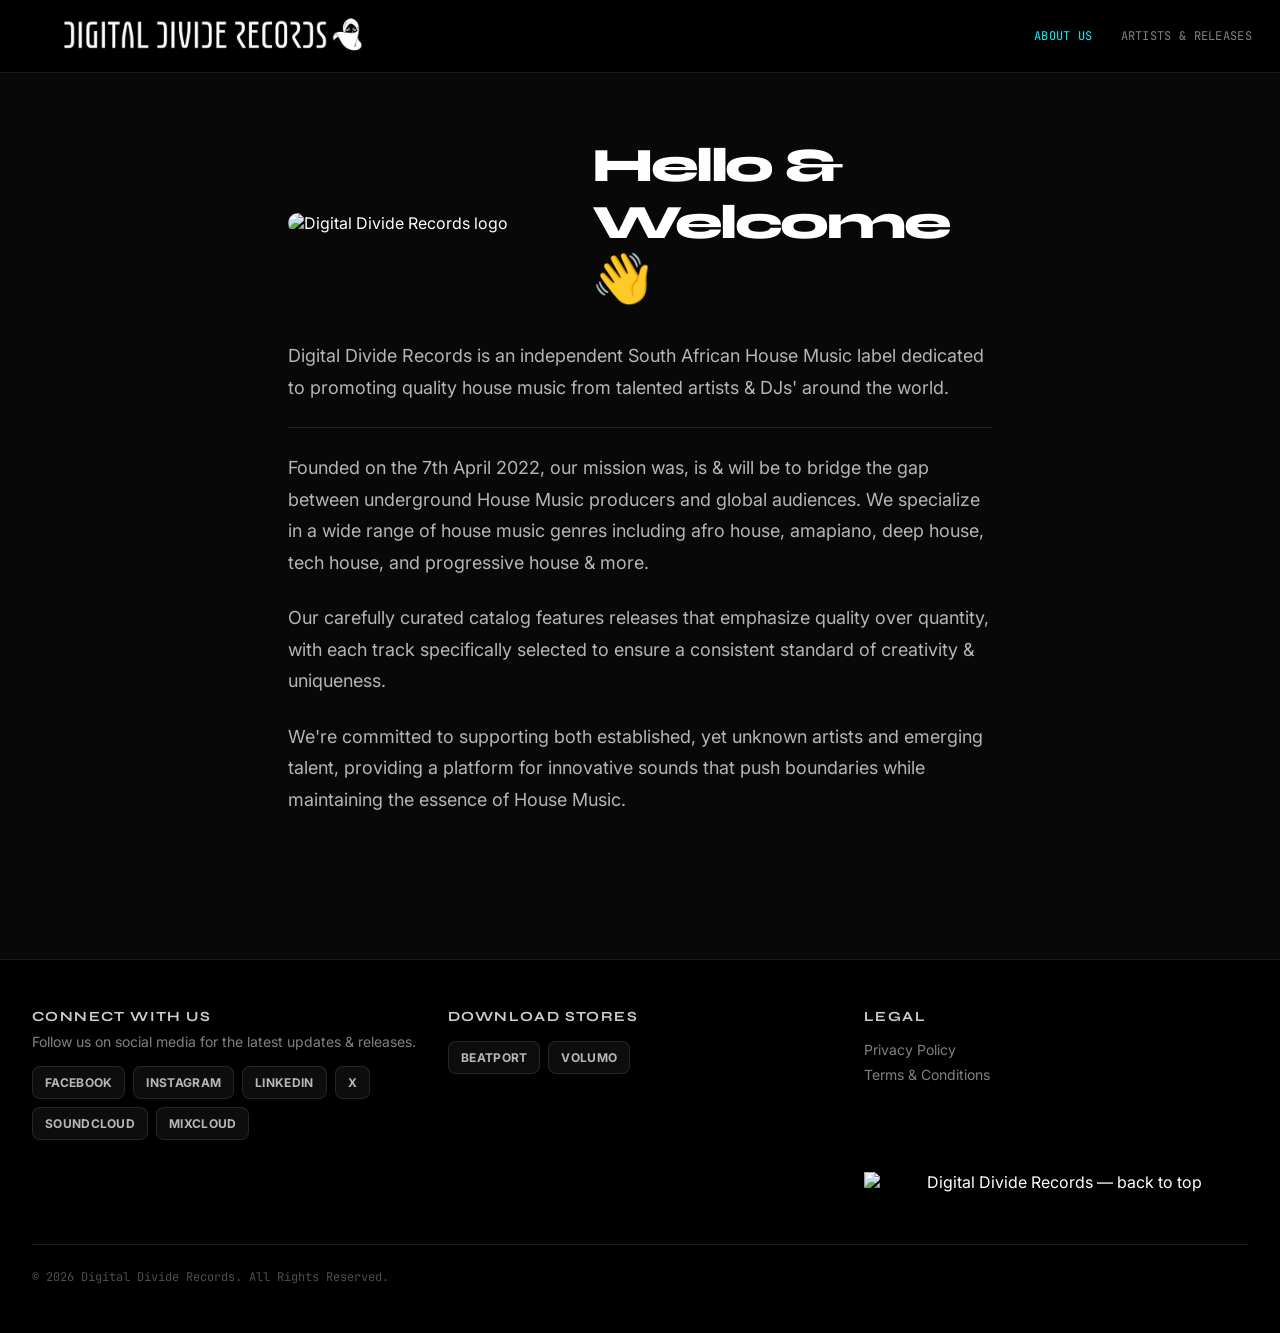
==== commit c167c34a: "Update index.html Edited & Updated index.html. Added LinkedIn social media link  Signed-off-by: Jon" ====
--- a/index.html
+++ b/index.html
@@ -72,6 +72,7 @@
           <div class="footer-pills">
             <a class="footer-pill" href="https://www.facebook.com/DigitalDivideRecords/" target="_blank" rel="noopener noreferrer">Facebook</a>
             <a class="footer-pill" href="https://instagram.com/digitaldividerecords" target="_blank" rel="noopener noreferrer">Instagram</a>
+            <a class="footer-pill" href="https://linkedin.com/company/DigitalDivideRecords" target="_blank" rel="noopener noreferrer">LinkedIn</a>
             <a class="footer-pill" href="https://x.com/DigitalDivideRe" target="_blank" rel="noopener noreferrer">X</a>
             <a class="footer-pill" href="https://soundcloud.com/digitaldividerecs" target="_blank" rel="noopener noreferrer">Soundcloud</a>
             <a class="footer-pill" href="https://www.mixcloud.com/Digital_Divide_Records/" target="_blank" rel="noopener noreferrer">Mixcloud</a>
